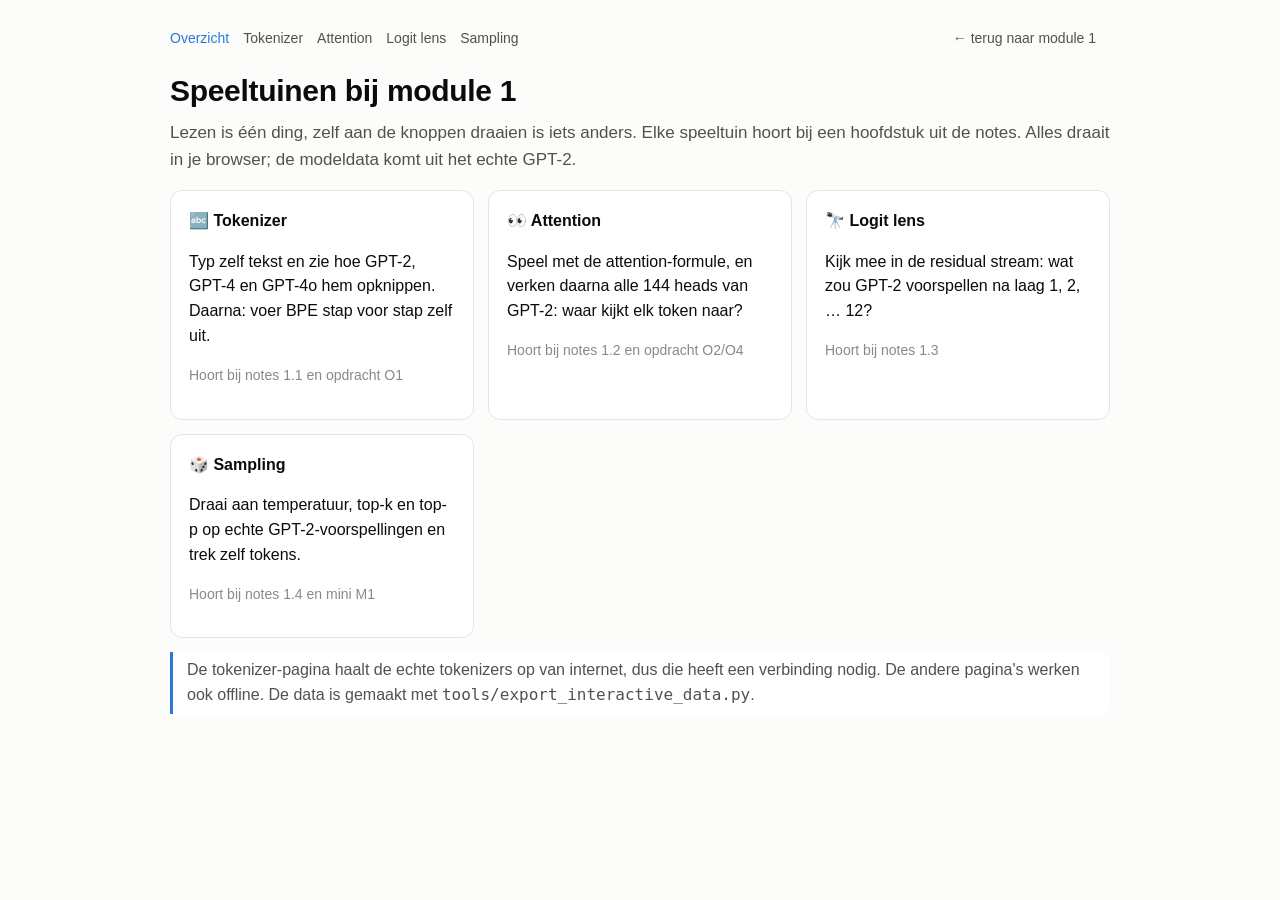
==== interactief/index.html @ 7b7d685b "Module 1: speeltuinen + notes herschreven" ====
<!DOCTYPE html>
<html lang="nl">
<head>
<meta charset="utf-8"><meta name="viewport" content="width=device-width, initial-scale=1">
<title>Speeltuinen: module 1</title>
<link rel="stylesheet" href="style.css"><script src="common.js"></script>
</head>
<body><main>
<nav></nav>
<h1>Speeltuinen bij module 1</h1>
<p class="lead">Lezen is één ding, zelf aan de knoppen draaien is iets anders. Elke speeltuin hoort bij een hoofdstuk uit de notes. Alles draait in je browser; de modeldata komt uit het echte GPT-2.</p>

<div class="cards">
  <a class="card" href="tokenizer.html"><div class="panel">
    <h3>🔤 Tokenizer</h3>
    <p>Typ zelf tekst en zie hoe GPT-2, GPT-4 en GPT-4o hem opknippen. Daarna: voer BPE stap voor stap zelf uit.</p>
    <p class="hint">Hoort bij notes 1.1 en opdracht O1</p></div></a>
  <a class="card" href="attention.html"><div class="panel">
    <h3>👀 Attention</h3>
    <p>Speel met de attention-formule, en verken daarna alle 144 heads van GPT-2: waar kijkt elk token naar?</p>
    <p class="hint">Hoort bij notes 1.2 en opdracht O2/O4</p></div></a>
  <a class="card" href="logitlens.html"><div class="panel">
    <h3>🔭 Logit lens</h3>
    <p>Kijk mee in de residual stream: wat zou GPT-2 voorspellen na laag 1, 2, … 12?</p>
    <p class="hint">Hoort bij notes 1.3</p></div></a>
  <a class="card" href="sampling.html"><div class="panel">
    <h3>🎲 Sampling</h3>
    <p>Draai aan temperatuur, top-k en top-p op echte GPT-2-voorspellingen en trek zelf tokens.</p>
    <p class="hint">Hoort bij notes 1.4 en mini M1</p></div></a>
</div>

<div class="callout">De tokenizer-pagina haalt de echte tokenizers op van internet, dus die heeft een verbinding nodig. De andere pagina's werken ook offline. De data is gemaakt met <span class="mono">tools/export_interactive_data.py</span>.</div>
</main></body></html>
---- interactief/style.css ----
:root {
  --surface: #fcfcfb; --panel: #ffffff; --line: #e6e5e1; --ink: #0b0b0b; --ink2: #52514e; --muted: #8a8984;
  --blue: #2a78d6; --blue-soft: #cde2fb; --orange: #eb6834; --aqua: #1baf7a;
  --t1: #cde2fb; --t2: #fde0d2; --t3: #c9eedf; --t4: #fbe7b0;
  --mono: ui-monospace, "SF Mono", Menlo, Consolas, monospace;
  color-scheme: light;
}
@media (prefers-color-scheme: dark) {
  :root {
    --surface: #1a1a19; --panel: #232322; --line: #3a3a38; --ink: #f0efec; --ink2: #c3c2b7; --muted: #8f8e88;
    --blue: #3987e5; --blue-soft: #1c3d66; --orange: #d95926; --aqua: #199e70;
    --t1: #1e3a5f; --t2: #5a3020; --t3: #1d4a3a; --t4: #5a4a1a;
    color-scheme: dark;
  }
}
* { box-sizing: border-box; }
body { margin: 0; background: var(--surface); color: var(--ink);
  font: 16px/1.55 -apple-system, BlinkMacSystemFont, "Segoe UI", Inter, Roboto, sans-serif; }
main { max-width: 980px; margin: 0 auto; padding: 28px 20px 80px; }
nav { font-size: 14px; color: var(--muted); margin-bottom: 18px; }
nav a { color: var(--ink2); text-decoration: none; margin-right: 14px; }
nav a:hover, nav a.active { color: var(--blue); }
h1 { font-size: 30px; margin: 4px 0 6px; letter-spacing: -0.01em; }
h2 { font-size: 21px; margin: 40px 0 8px; }
h3 { font-size: 16px; margin: 18px 0 6px; }
p.lead { color: var(--ink2); font-size: 17px; margin-top: 0; }
.panel { background: var(--panel); border: 1px solid var(--line); border-radius: 12px; padding: 18px; margin: 14px 0; }
.row { display: flex; gap: 12px; flex-wrap: wrap; align-items: center; }
label { font-size: 14px; color: var(--ink2); }
textarea, input[type=text], select { font: inherit; color: var(--ink); background: var(--surface);
  border: 1px solid var(--line); border-radius: 8px; padding: 8px 10px; }
textarea { width: 100%; min-height: 70px; resize: vertical; }
button { font: inherit; font-size: 14px; border: 1px solid var(--line); background: var(--surface); color: var(--ink);
  border-radius: 999px; padding: 6px 14px; cursor: pointer; }
button:hover { border-color: var(--blue); color: var(--blue); }
button.primary { background: var(--blue); color: #fff; border-color: var(--blue); }
button.primary:hover { filter: brightness(1.08); color: #fff; }
input[type=range] { accent-color: var(--blue); width: 180px; vertical-align: middle; }
.stat { display: inline-block; margin-right: 22px; }
.stat b { font-size: 24px; display: block; font-variant-numeric: tabular-nums; }
.stat span { font-size: 13px; color: var(--muted); }
.tokens { display: flex; flex-wrap: wrap; gap: 4px 3px; line-height: 1; margin-top: 10px; }
.tok { font-family: var(--mono); font-size: 15px; padding: 7px 6px 5px; border-radius: 6px; white-space: pre;
  display: inline-flex; flex-direction: column; align-items: center; min-width: 14px; cursor: default; }
.tok small { font-size: 10px; color: var(--muted); margin-top: 5px; }
.tok.c0 { background: var(--t1); } .tok.c1 { background: var(--t2); } .tok.c2 { background: var(--t3); } .tok.c3 { background: var(--t4); }
.tok.byte { outline: 1.5px dashed var(--orange); }
.tok.sel { outline: 2px solid var(--blue); }
.hint { font-size: 14px; color: var(--muted); }
.callout { border-left: 3px solid var(--blue); padding: 6px 14px; color: var(--ink2); background: var(--panel); border-radius: 0 8px 8px 0; margin: 14px 0; }
table { border-collapse: collapse; font-size: 14px; }
td, th { padding: 4px 10px; border-bottom: 1px solid var(--line); text-align: left; }
th { color: var(--ink2); font-weight: 600; }
.mono { font-family: var(--mono); }
#tip { position: fixed; pointer-events: none; background: var(--ink); color: var(--surface); font-size: 13px;
  padding: 6px 9px; border-radius: 6px; opacity: 0; transition: opacity .1s; z-index: 10; max-width: 280px; }
.cards { display: grid; grid-template-columns: repeat(auto-fit, minmax(260px, 1fr)); gap: 14px; }
.card { display: block; text-decoration: none; color: inherit; }
.card:hover .panel { border-color: var(--blue); }
.card .panel { height: 100%; margin: 0; }
.card h3 { margin-top: 0; }
.bar { fill: var(--blue); }
.bar.dim { fill: var(--line); }
svg text { fill: var(--ink2); font-size: 12px; }
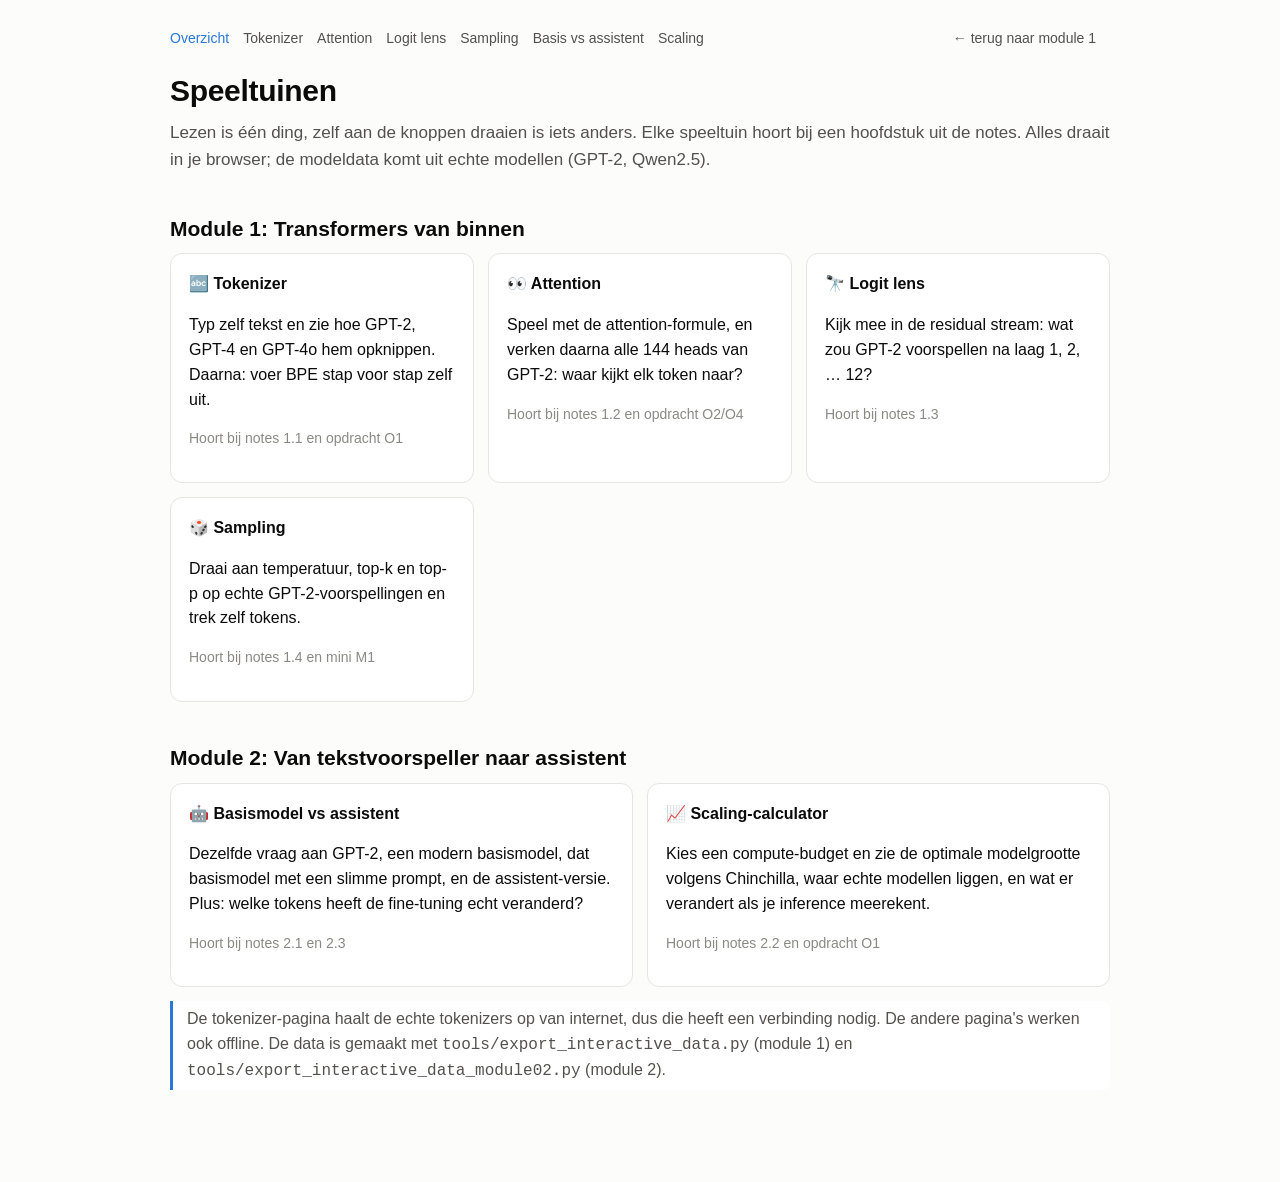
==== commit 3a3500c6: "Module 2: van tekstvoorspeller naar assistent" ====
--- a/interactief/index.html
+++ b/interactief/index.html
@@ -2,13 +2,15 @@
 <html lang="nl">
 <head>
 <meta charset="utf-8"><meta name="viewport" content="width=device-width, initial-scale=1">
-<title>Speeltuinen: module 1</title>
+<title>Speeltuinen</title>
 <link rel="stylesheet" href="style.css"><script src="common.js"></script>
 </head>
 <body><main>
 <nav></nav>
-<h1>Speeltuinen bij module 1</h1>
-<p class="lead">Lezen is één ding, zelf aan de knoppen draaien is iets anders. Elke speeltuin hoort bij een hoofdstuk uit de notes. Alles draait in je browser; de modeldata komt uit het echte GPT-2.</p>
+<h1>Speeltuinen</h1>
+<p class="lead">Lezen is één ding, zelf aan de knoppen draaien is iets anders. Elke speeltuin hoort bij een hoofdstuk uit de notes. Alles draait in je browser; de modeldata komt uit echte modellen (GPT-2, Qwen2.5).</p>
+
+<h2>Module 1: Transformers van binnen</h2>
 
 <div class="cards">
   <a class="card" href="tokenizer.html"><div class="panel">
@@ -29,5 +31,17 @@
     <p class="hint">Hoort bij notes 1.4 en mini M1</p></div></a>
 </div>
 
-<div class="callout">De tokenizer-pagina haalt de echte tokenizers op van internet, dus die heeft een verbinding nodig. De andere pagina's werken ook offline. De data is gemaakt met <span class="mono">tools/export_interactive_data.py</span>.</div>
+<h2>Module 2: Van tekstvoorspeller naar assistent</h2>
+<div class="cards">
+  <a class="card" href="basis-vs-assistent.html"><div class="panel">
+    <h3>🤖 Basismodel vs assistent</h3>
+    <p>Dezelfde vraag aan GPT-2, een modern basismodel, dat basismodel met een slimme prompt, en de assistent-versie. Plus: welke tokens heeft de fine-tuning echt veranderd?</p>
+    <p class="hint">Hoort bij notes 2.1 en 2.3</p></div></a>
+  <a class="card" href="scaling.html"><div class="panel">
+    <h3>📈 Scaling-calculator</h3>
+    <p>Kies een compute-budget en zie de optimale modelgrootte volgens Chinchilla, waar echte modellen liggen, en wat er verandert als je inference meerekent.</p>
+    <p class="hint">Hoort bij notes 2.2 en opdracht O1</p></div></a>
+</div>
+
+<div class="callout">De tokenizer-pagina haalt de echte tokenizers op van internet, dus die heeft een verbinding nodig. De andere pagina's werken ook offline. De data is gemaakt met <span class="mono">tools/export_interactive_data.py</span> (module 1) en <span class="mono">tools/export_interactive_data_module02.py</span> (module 2).</div>
 </main></body></html>
